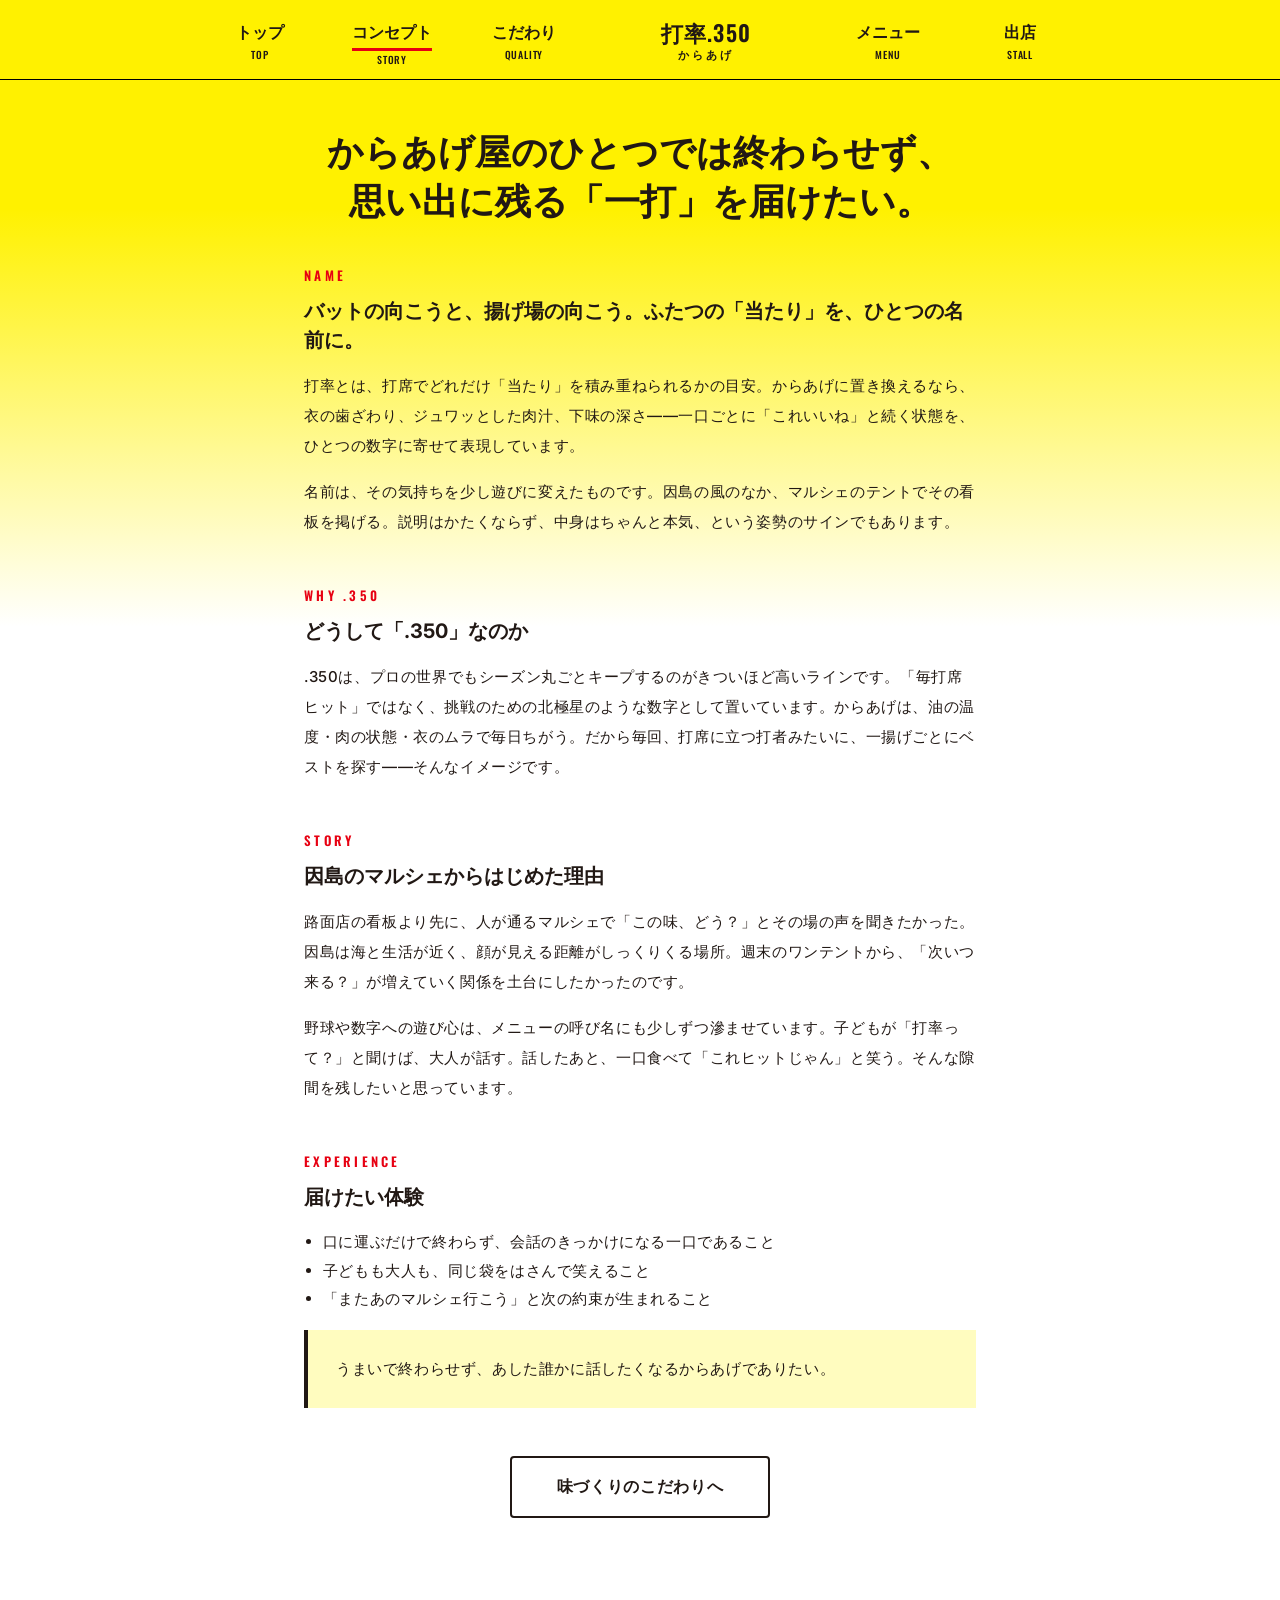
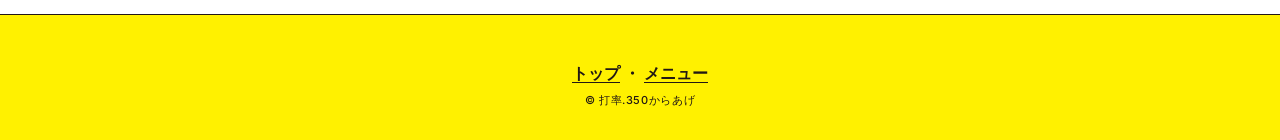
==== concept.html @ 65519da0 "Initial commit: 打率.350からあげ static site Made-with: Cursor" ====
<!DOCTYPE html>
<html lang="ja">
<head>
  <meta charset="UTF-8" />
  <meta name="viewport" content="width=device-width, initial-scale=1, viewport-fit=cover" />
  <title>コンセプト | 打率.350のからあげ</title>
  <meta name="description" content="打率.350という名前の意味、因島マルシェからのはじまり、そして食べたあとに会話が続く体験について。" />
  <link rel="preconnect" href="https://fonts.googleapis.com" />
  <link rel="preconnect" href="https://fonts.gstatic.com" crossorigin />
  <link href="https://fonts.googleapis.com/css2?family=Inter:wght@500;700&family=Oswald:wght@400;500;600&display=swap" rel="stylesheet" />
  <link rel="stylesheet" href="styles.css" />
</head>
<body>
  <div class="page page--sub">
    <header class="site-header">
      <div class="site-header__inner">
        <nav class="nav" aria-label="メインナビゲーション">
          <a class="nav__link" href="index.html">
            <span class="nav__link-jp">トップ</span>
            <span class="nav__link-en">TOP</span>
          </a>
          <a class="nav__link is-current" href="concept.html">
            <span class="nav__link-jp">コンセプト</span>
            <span class="nav__link-en">STORY</span>
          </a>
          <a class="nav__link" href="kodawari.html">
            <span class="nav__link-jp">こだわり</span>
            <span class="nav__link-en">QUALITY</span>
          </a>
          <a class="nav__logo nav__logo--text" href="index.html">
            <span class="nav__logo-main">打率.350</span>
            <span class="nav__logo-sub">からあげ</span>
          </a>
          <a class="nav__link" href="menu.html">
            <span class="nav__link-jp">メニュー</span>
            <span class="nav__link-en">MENU</span>
          </a>
          <a class="nav__link" href="index.html#stall">
            <span class="nav__link-jp">出店</span>
            <span class="nav__link-en">STALL</span>
          </a>
        </nav>
      </div>
    </header>

    <main class="content-page">
      <h1 class="content-page__h1">からあげ屋のひとつでは終わらせず、<br />思い出に残る「一打」を届けたい。</h1>

      <article class="content-block">
        <h2>NAME</h2>
        <h3>バットの向こうと、揚げ場の向こう。ふたつの「当たり」を、ひとつの名前に。</h3>
        <p>
          打率とは、打席でどれだけ「当たり」を積み重ねられるかの目安。からあげに置き換えるなら、衣の歯ざわり、ジュワッとした肉汁、下味の深さ——一口ごとに「これいいね」と続く状態を、ひとつの数字に寄せて表現しています。
        </p>
        <p>
          名前は、その気持ちを少し遊びに変えたものです。因島の風のなか、マルシェのテントでその看板を掲げる。説明はかたくならず、中身はちゃんと本気、という姿勢のサインでもあります。
        </p>
      </article>

      <article class="content-block">
        <h2>WHY .350</h2>
        <h3>どうして「.350」なのか</h3>
        <p>
          .350は、プロの世界でもシーズン丸ごとキープするのがきついほど高いラインです。「毎打席ヒット」ではなく、挑戦のための北極星のような数字として置いています。からあげは、油の温度・肉の状態・衣のムラで毎日ちがう。だから毎回、打席に立つ打者みたいに、一揚げごとにベストを探す——そんなイメージです。
        </p>
      </article>

      <article class="content-block">
        <h2>STORY</h2>
        <h3>因島のマルシェからはじめた理由</h3>
        <p>
          路面店の看板より先に、人が通るマルシェで「この味、どう？」とその場の声を聞きたかった。因島は海と生活が近く、顔が見える距離がしっくりくる場所。週末のワンテントから、「次いつ来る？」が増えていく関係を土台にしたかったのです。
        </p>
        <p>
          野球や数字への遊び心は、メニューの呼び名にも少しずつ滲ませています。子どもが「打率って？」と聞けば、大人が話す。話したあと、一口食べて「これヒットじゃん」と笑う。そんな隙間を残したいと思っています。
        </p>
      </article>

      <article class="content-block">
        <h2>EXPERIENCE</h2>
        <h3>届けたい体験</h3>
        <ul>
          <li>口に運ぶだけで終わらず、会話のきっかけになる一口であること</li>
          <li>子どもも大人も、同じ袋をはさんで笑えること</li>
          <li>「またあのマルシェ行こう」と次の約束が生まれること</li>
        </ul>
        <p class="pull-quote">
          うまいで終わらせず、あした誰かに話したくなるからあげでありたい。
        </p>
      </article>

      <p style="text-align: center; margin-top: 48px;">
        <a class="btn-cta" href="kodawari.html">味づくりのこだわりへ</a>
      </p>
    </main>

    <footer class="site-footer--minimal">
      <a href="index.html">トップ</a>
      ・
      <a href="menu.html">メニュー</a>
      <p>© 打率.350からあげ</p>
    </footer>
  </div>
</body>
</html>
---- styles.css ----
/* ミツボシカラアゲ — Figma (html.to.design) 1920w light 準拠 */
:root {
  --yellow: #fff100;
  --yellow-deep: #fffe6a;
  --ink: #211814;
  --ink-2: #231816;
  --ink-3: #1f1813;
  --white: #ffffff;
  --red-star: #e70012;
  --gray-line: #888888;
  --gray-note: #888888;
  --max: 1920px;
  --content: 1060px;
  --hero-inner: 1350px;
  --font-body: "Inter", sans-serif;
  --font-display: "Oswald", sans-serif;
}

*,
*::before,
*::after {
  box-sizing: border-box;
}

html {
  scroll-behavior: smooth;
}

body {
  margin: 0;
  font-family: var(--font-body);
  font-weight: 700;
  color: var(--ink);
  background: var(--white);
  -webkit-font-smoothing: antialiased;
}

img {
  max-width: 100%;
  height: auto;
  vertical-align: middle;
  display: block;
}

a {
  color: inherit;
  text-decoration: none;
}

.page {
  max-width: var(--max);
  margin: 0 auto;
  min-height: 100vh;
  background: linear-gradient(180deg, var(--yellow) 0%, var(--yellow) 18%, var(--white) 42%);
}

/* ----- Header ----- */
.site-header {
  position: sticky;
  top: 0;
  z-index: 100;
  height: 80px;
  background: var(--yellow);
  border-bottom: 1px solid #000;
}

.site-header__inner {
  max-width: var(--max);
  margin: 0 auto;
  padding: 20px 285px 0;
  display: flex;
  align-items: flex-start;
  justify-content: center;
}

.nav {
  display: flex;
  align-items: flex-start;
  gap: 0;
  width: 1350px;
  justify-content: space-between;
}

.nav__link {
  display: flex;
  flex-direction: column;
  align-items: center;
  text-align: center;
  min-width: 120px;
  padding: 0 8px;
}

.nav__link-jp {
  font-size: 16px;
  font-weight: 700;
  line-height: 1.6;
  color: var(--ink);
}

.nav__link-en {
  font-family: var(--font-display);
  font-weight: 500;
  font-size: 10px;
  letter-spacing: 0.08em;
  line-height: 1.8;
  color: var(--ink);
}

.nav__deco {
  width: 10px;
  height: 25px;
  margin-top: 8px;
  object-fit: contain;
  opacity: 0.9;
}

.nav__logo {
  flex-shrink: 0;
  width: 188px;
  height: auto;
  margin: 0 16px;
}

.nav__logo img {
  width: 100%;
}

/* ----- Hero ----- */
.hero {
  position: relative;
  padding: 0 285px;
  padding-bottom: 0;
}

.hero__frame {
  position: relative;
  width: var(--hero-inner);
  max-width: 100%;
  margin: 0 auto;
  border: 1px solid var(--ink-2);
  background: #000;
  aspect-ratio: 1350 / 702;
  overflow: hidden;
}

.hero__slides {
  position: absolute;
  inset: 1px;
}

.hero__slide {
  position: absolute;
  inset: 0;
  opacity: 0;
  transition: opacity 0.6s ease;
}

.hero__slide.is-active {
  opacity: 1;
}

.hero__slide img {
  width: 100%;
  height: 100%;
  object-fit: cover;
}

.hero__btn {
  position: absolute;
  top: 50%;
  transform: translateY(-50%);
  width: 56px;
  height: 56px;
  border: none;
  background: var(--ink);
  color: var(--white);
  cursor: pointer;
  display: flex;
  align-items: center;
  justify-content: center;
  font-size: 22px;
  z-index: 2;
}

.hero__btn--prev {
  left: -29px;
}

.hero__btn--next {
  right: -29px;
}

.hero__tagline {
  position: relative;
  width: min(1135px, 94vw);
  margin: -50px auto 0;
  z-index: 3;
  border: 1px solid var(--ink-2);
  border-bottom: none;
  background: var(--yellow);
  padding: 0;
}

.hero__tagline img {
  width: 100%;
}

/* ----- News ----- */
.news {
  width: min(var(--content), calc(100% - 48px));
  margin: 80px auto 0;
  background: var(--white);
  border-radius: 10px;
  padding: 40px 80px 32px;
  box-shadow: 0 1px 0 rgba(0, 0, 0, 0.06);
}

.news__row {
  display: flex;
  flex-wrap: wrap;
  gap: 8px 16px;
  align-items: baseline;
}

.news__date {
  font-family: var(--font-display);
  font-weight: 600;
  font-size: 10px;
  letter-spacing: 0.1em;
  line-height: 1.8;
}

.news__title {
  font-size: 13px;
  font-weight: 700;
  line-height: 1.8;
}

.news__label {
  margin-top: 8px;
  display: inline-flex;
  align-items: center;
  gap: 8px;
  border-left: 3px solid var(--ink-3);
  padding-left: 20px;
  font-family: var(--font-display);
  font-weight: 600;
  font-size: 10px;
  letter-spacing: 0.3em;
  line-height: 1.8;
}

.news__more {
  margin-top: 16px;
  display: flex;
  align-items: center;
  justify-content: flex-end;
  gap: 6px;
  font-family: var(--font-display);
  font-weight: 600;
  font-size: 12px;
  letter-spacing: 0.1em;
}

.news__more img {
  width: 51px;
  height: auto;
}

/* ----- Intro: rice + carousel ----- */
.intro-block {
  margin-top: 100px;
  padding: 0 415px 80px;
  position: relative;
}

.intro-rice {
  display: grid;
  grid-template-columns: 460px 1fr;
  gap: 48px 109px;
  align-items: start;
  max-width: 1090px;
  margin: 0 auto;
}

.intro-rice__photo {
  border-radius: 0;
}

.intro-rice__photo img {
  width: 460px;
  max-width: 100%;
}

.intro-rice__heading img {
  max-width: 491px;
}

.intro-rice__text {
  grid-column: 2;
  font-size: 15px;
  font-weight: 700;
  line-height: 2;
  letter-spacing: 0.06em;
  max-width: 440px;
}

.deco-curve {
  position: absolute;
  right: 0;
  top: 0;
  width: min(634px, 35vw);
  pointer-events: none;
  opacity: 1;
}

.carousel-section {
  margin-top: 48px;
  position: relative;
  max-width: 1100px;
}

.carousel-main {
  position: relative;
  aspect-ratio: 1100 / 580;
  overflow: hidden;
  background: #111;
}

.carousel-main__slide {
  position: absolute;
  inset: 0;
  opacity: 0;
  transition: opacity 0.5s ease;
}

.carousel-main__slide.is-active {
  opacity: 1;
}

.carousel-main__slide img {
  width: 100%;
  height: 100%;
  object-fit: cover;
}

.carousel-dots {
  display: flex;
  gap: 8px;
  justify-content: center;
  margin-top: 16px;
}

.carousel-dots button {
  width: 16px;
  height: 16px;
  border: none;
  background: transparent;
  color: var(--yellow);
  font-size: 15px;
  cursor: pointer;
  opacity: 0.5;
  padding: 0;
  line-height: 1;
}

.carousel-dots button.is-active {
  opacity: 1;
}

.intro-yellow-panel {
  position: absolute;
  right: -90px;
  top: 240px;
  width: min(620px, 40vw);
  background: var(--white);
  padding: 80px 70px 48px;
  z-index: 2;
}

.intro-yellow-panel__heading img {
  max-width: 100%;
  margin-bottom: 16px;
}

.intro-yellow-panel__sub {
  background: var(--ink-2);
  color: var(--white);
  font-size: 13px;
  font-weight: 700;
  letter-spacing: 0.06em;
  line-height: 1.4;
  padding: 4px 12px;
  display: inline-block;
  margin-bottom: 24px;
}

.intro-yellow-panel__body {
  font-size: 15px;
  font-weight: 700;
  line-height: 2;
  letter-spacing: 0.06em;
}

/* ----- Intro: 揚げたて + 写真行（Figma intro__block 01） ----- */
.intro-fry {
  display: grid;
  grid-template-columns: minmax(380px, 1fr) minmax(400px, 1.2fr);
  grid-template-rows: auto auto;
  gap: 0;
  margin-top: 100px;
  max-width: var(--max);
  margin-left: auto;
  margin-right: auto;
  align-items: start;
}

.intro-fry__text {
  padding: 120px 48px 48px min(430px, 12vw);
  grid-column: 1;
  grid-row: 1;
}

.intro-fry__text .heading-img {
  max-width: 438px;
  margin-bottom: 24px;
}

.intro-fry__copy {
  font-size: 15px;
  font-weight: 700;
  line-height: 2;
  letter-spacing: 0.06em;
  max-width: 400px;
  margin: 0;
}

.intro-fry__photo {
  grid-column: 2;
  grid-row: 1;
  min-height: 400px;
}

.intro-fry__photo img {
  width: 100%;
  height: 100%;
  min-height: 500px;
  object-fit: cover;
  object-position: center;
}

.intro-fry__chicken {
  grid-column: 2;
  grid-row: 2;
  margin-top: -80px;
  position: relative;
  z-index: 1;
}

.intro-fry__chicken img {
  width: 100%;
  max-width: 1056px;
  margin-left: auto;
  display: block;
  object-fit: cover;
}

/* ----- WHAT'S block ----- */
.whats {
  max-width: 1060px;
  margin: 80px auto 0;
  padding: 8px 0 48px;
  border-left: 3px solid var(--ink);
  border-top: 1px solid var(--ink);
}

.whats__inner {
  padding: 48px 48px 40px 24px;
  display: grid;
  grid-template-columns: 280px 1fr;
  gap: 32px 48px;
  align-items: start;
}

.whats__vertical {
  font-family: var(--font-display);
  font-weight: 500;
  font-size: 10px;
  letter-spacing: 0.38em;
  writing-mode: vertical-rl;
  text-orientation: mixed;
  line-height: 1.8;
  grid-row: 1 / span 3;
  justify-self: start;
  padding-top: 8px;
}

.whats__logo img {
  max-width: 265px;
}

.whats__title-bar {
  background: var(--ink-2);
  color: var(--white);
  text-align: center;
  font-size: 13px;
  font-weight: 700;
  letter-spacing: 0.06em;
  padding: 4px 24px;
  margin-bottom: 16px;
  display: inline-block;
  min-width: 280px;
}

.whats__text {
  font-size: 15px;
  font-weight: 700;
  line-height: 2;
  letter-spacing: 0.06em;
}

.whats__note {
  margin-top: 16px;
}

/* ----- MENU (dark) ----- */
.menu-section {
  margin-top: 120px;
  background: var(--ink);
  color: var(--white);
  padding: 100px 270px 120px;
}

.menu-section__title {
  text-align: center;
  margin-bottom: 24px;
}

.menu-section__stars {
  font-family: var(--font-display);
  font-weight: 500;
  font-size: 24px;
  letter-spacing: 0.53em;
  color: var(--red-star);
  margin-bottom: 8px;
}

.menu-section__h2 {
  font-family: var(--font-display);
  font-weight: 500;
  font-size: clamp(40px, 5vw, 64px);
  letter-spacing: 0.2em;
  line-height: 1.4;
  margin: 0;
}

.menu-section__rule {
  max-width: 450px;
  margin: 32px auto 0;
  border-top: 1px solid var(--gray-line);
  padding-top: 12px;
  text-align: center;
  font-size: 13px;
  font-weight: 500;
  color: var(--white);
}

.menu-category {
  max-width: var(--content);
  margin: 48px auto 0;
}

.menu-category__head {
  display: flex;
  align-items: flex-end;
  gap: 16px;
  padding-bottom: 12px;
  border-bottom: 1px dashed var(--gray-line);
  margin-bottom: 24px;
}

.menu-category__star {
  color: var(--red-star);
  font-size: 20px;
  font-weight: 700;
  line-height: 1.8;
}

.menu-category__jp {
  font-size: 40px;
  font-weight: 700;
  line-height: 1.8;
}

.menu-category__en {
  font-family: var(--font-display);
  font-weight: 500;
  font-size: 10px;
  letter-spacing: 0.8em;
  margin-bottom: 8px;
}

.menu-grid {
  display: grid;
  grid-template-columns: repeat(3, 1fr);
  gap: 32px 24px;
}

.menu-item__photo {
  margin-bottom: 12px;
}

.menu-item__photo img {
  width: 100%;
  max-height: 200px;
  object-fit: cover;
}

.menu-item__h4 {
  font-size: 26px;
  font-weight: 700;
  text-align: center;
  line-height: 1.8;
  margin: 0 0 8px;
}

.menu-item__desc {
  font-size: 13px;
  font-weight: 500;
  line-height: 1.8;
  margin-bottom: 12px;
}

.price-rows {
  display: flex;
  flex-direction: column;
  gap: 0;
}

.price-row {
  display: grid;
  grid-template-columns: 1fr 60px;
  align-items: center;
  border-top: 1px dashed var(--gray-line);
  padding: 8px 0;
  font-size: 13px;
}

.price-row__label {
  font-weight: 500;
  text-align: right;
  padding-right: 12px;
}

.price-row__price {
  font-family: var(--font-display);
  font-weight: 400;
  font-size: 13px;
  letter-spacing: 0.2em;
}

.menu-note-yellow {
  color: var(--yellow);
  font-size: 14px;
  font-weight: 500;
  line-height: 1.8;
  margin-left: auto;
  text-align: right;
  flex: 1;
}

.bento-grid {
  display: grid;
  grid-template-columns: repeat(3, 1fr);
  gap: 40px 32px;
}

.bento-card__img-wrap {
  position: relative;
  margin-bottom: 12px;
}

.bento-card__img-wrap .badge {
  position: absolute;
  left: 0;
  top: -10px;
  width: 78px;
}

.bento-card__h4 {
  font-size: 26px;
  font-weight: 700;
  margin: 0 0 4px;
}

.bento-card__price {
  font-family: var(--font-display);
  font-size: 15px;
  letter-spacing: 0.2em;
  margin-bottom: 8px;
}

.bento-card__desc {
  font-size: 13px;
  font-weight: 500;
  line-height: 1.8;
}

.bento-card__note {
  font-size: 11px;
  font-weight: 700;
  margin-top: 8px;
}

/* ----- Shop promo ----- */
.shop-promo {
  position: relative;
  min-height: 591px;
  max-width: var(--max);
  margin: 0 auto;
  padding: 140px min(430px, 5vw) 100px;
}

.shop-promo__bg {
  position: absolute;
  right: 0;
  top: 0;
  width: 50%;
  max-width: 960px;
  height: 100%;
  min-height: 591px;
  background: linear-gradient(110deg, rgba(255, 241, 0, 0.35) 0%, rgba(31, 24, 19, 0.08) 100%);
  z-index: 0;
  pointer-events: none;
}

.shop-promo__cards {
  position: relative;
  z-index: 1;
  display: flex;
  flex-wrap: wrap;
  gap: 48px 64px;
  justify-content: center;
  align-items: flex-start;
}

.shop-promo__card {
  width: min(498px, 100%);
  border: 1px solid var(--ink);
  background: var(--white);
  text-align: center;
  padding-bottom: 48px;
}

.shop-promo__card img {
  width: 100%;
  display: block;
}

.shop-promo__label {
  display: inline-flex;
  align-items: center;
  gap: 12px;
  background: var(--yellow);
  border: 1px solid var(--ink-3);
  border-bottom: none;
  padding: 14px 48px;
  margin-top: -24px;
  font-size: 26px;
  font-weight: 700;
}

.shop-promo__h3 {
  font-family: var(--font-display);
  font-size: 64px;
  font-weight: 500;
  letter-spacing: 0.2em;
  margin: 16px 0 0;
  color: var(--ink);
}

/* ----- Contact ----- */
.contact {
  padding: 80px 415px 120px;
}

.contact__title {
  text-align: center;
  margin-bottom: 48px;
}

.contact__stars {
  font-family: var(--font-display);
  font-size: 24px;
  color: var(--red-star);
  letter-spacing: 0.53em;
}

.contact__h2 {
  font-family: var(--font-display);
  font-size: 64px;
  font-weight: 500;
  letter-spacing: 0.2em;
  margin: 8px 0 0;
}

.contact__lead {
  text-align: center;
  font-size: 15px;
  font-weight: 500;
  line-height: 2;
  max-width: 720px;
  margin: 40px auto 48px;
}

.store-list {
  max-width: 1090px;
  margin: 0 auto;
  display: flex;
  flex-direction: column;
  gap: 0;
}

.store-item {
  border-top: 1px solid var(--gray-line);
  padding: 28px 0 24px;
  display: grid;
  grid-template-columns: 1fr auto;
  gap: 12px 24px;
  align-items: start;
}

.store-item__head {
  display: flex;
  align-items: center;
  gap: 8px;
  flex-wrap: wrap;
}

.store-item__star {
  color: var(--red-star);
  font-size: 15px;
}

.store-item__name {
  font-size: 26px;
  font-weight: 700;
}

.store-item__phone {
  display: inline-flex;
  align-items: center;
  gap: 8px;
  font-size: 20px;
  font-weight: 700;
}

.store-item__phone img {
  width: 20px;
  height: 20px;
}

.store-item__hours {
  font-size: 13px;
  font-weight: 700;
  grid-column: 1 / -1;
}

.store-item__tag {
  background: var(--ink-3);
  color: var(--yellow);
  font-family: var(--font-display);
  font-size: 12px;
  font-weight: 500;
  letter-spacing: 0.08em;
  padding: 8px 20px;
  justify-self: end;
  align-self: start;
}

/* ----- Footer ----- */
.site-footer {
  position: relative;
  padding-top: 120px;
  min-height: 520px;
  background: var(--yellow);
}

.site-footer__pagetop {
  text-align: center;
  margin-bottom: 40px;
}

.site-footer__pagetop a {
  font-family: var(--font-display);
  font-size: 12px;
  letter-spacing: 0.1em;
  font-weight: 600;
  display: inline-flex;
  flex-direction: column;
  align-items: center;
  gap: 8px;
}

.site-footer__main {
  position: relative;
  background: var(--yellow);
  border: 1px solid var(--ink-3);
  border-radius: 0;
  max-width: 860px;
  margin: 0 auto;
  padding: 48px 24px 80px;
  text-align: center;
}

.site-footer__bag {
  position: absolute;
  left: -40px;
  top: 40px;
  width: 120px;
  opacity: 0.95;
}

.site-footer__logo img {
  width: 206px;
  margin: 0 auto 24px;
}

.site-footer__ig {
  display: inline-flex;
  align-items: center;
  justify-content: center;
  width: 44px;
  height: 44px;
  border-radius: 44px;
  background: var(--ink-3);
  color: var(--yellow);
  font-size: 20px;
  margin-bottom: 24px;
}

.site-footer__copy {
  font-family: var(--font-display);
  font-weight: 400;
  font-size: 10px;
  letter-spacing: 0.1em;
  color: var(--ink);
}

@media (max-width: 1600px) {
  .site-header__inner,
  .hero,
  .intro-block,
  .menu-section,
  .contact {
    padding-left: 24px;
    padding-right: 24px;
  }

  .nav {
    width: 100%;
    flex-wrap: wrap;
    justify-content: center;
    gap: 12px;
  }

  .intro-yellow-panel {
    position: relative;
    right: auto;
    top: auto;
    width: 100%;
    margin-top: 32px;
  }

  .intro-fry {
    grid-template-columns: 1fr;
  }

  .intro-fry__text {
    padding: 48px 24px;
    grid-column: 1;
    grid-row: 1;
  }

  .intro-fry__photo {
    grid-column: 1;
    grid-row: 2;
  }

  .intro-fry__photo img {
    min-height: 280px;
  }

  .intro-fry__chicken {
    grid-column: 1;
    grid-row: 3;
    margin-top: 0;
  }

  .shop-promo {
    padding: 48px 24px 80px;
  }

  .shop-promo__bg {
    width: 100%;
    max-width: none;
    height: 240px;
    min-height: 0;
    position: relative;
    margin-bottom: -120px;
  }

  .menu-grid,
  .bento-grid {
    grid-template-columns: 1fr;
  }

  .intro-rice {
    grid-template-columns: 1fr;
  }

  .intro-rice__text {
    grid-column: 1;
  }

  .deco-curve {
    display: none;
  }

  .whats__inner {
    grid-template-columns: 1fr;
  }

  .whats__vertical {
    writing-mode: horizontal-tb;
    grid-row: auto;
  }
}

@media (max-width: 768px) {
  .hero__btn--prev {
    left: 8px;
  }

  .hero__btn--next {
    right: 8px;
  }

  .news {
    padding: 24px;
  }

  .contact__h2,
  .menu-section__h2 {
    font-size: 40px;
  }
}

/* ===== 打率.350 ブランド（マルシェ・野球モチーフ） ===== */
.page--sub {
  background: linear-gradient(180deg, var(--yellow) 0%, var(--yellow) 12%, var(--white) 36%);
}

.nav__logo--text {
  display: flex;
  flex-direction: column;
  align-items: center;
  justify-content: center;
  min-width: 140px;
  padding: 0 12px;
  text-decoration: none;
}

.nav__logo-main {
  font-family: var(--font-display);
  font-weight: 600;
  font-size: 22px;
  letter-spacing: 0.06em;
  line-height: 1.1;
  color: var(--ink);
}

.nav__logo-sub {
  font-size: 11px;
  font-weight: 700;
  letter-spacing: 0.28em;
  margin-top: 4px;
  color: var(--ink);
}

.nav__link.is-current .nav__link-jp {
  border-bottom: 3px solid var(--red-star);
  padding-bottom: 2px;
}

.landing {
  padding-bottom: 80px;
}

.landing-hero {
  max-width: var(--content);
  margin: 0 auto;
  padding: 24px 24px 16px;
}

.landing-hero__img {
  display: block;
  width: auto;
  max-width: min(100%, 920px);
  max-height: min(420px, 48vh);
  height: auto;
  margin: 0 auto;
}

.landing-cta {
  display: flex;
  flex-wrap: wrap;
  gap: 20px;
  justify-content: center;
  max-width: 720px;
  margin: 48px auto 0;
  padding: 0 24px;
}

.btn-cta {
  display: inline-flex;
  align-items: center;
  justify-content: center;
  gap: 10px;
  min-width: 260px;
  padding: 18px 28px;
  font-size: 16px;
  font-weight: 700;
  letter-spacing: 0.04em;
  border: 2px solid var(--ink);
  border-radius: 4px;
  background: var(--white);
  color: var(--ink);
  transition: background 0.2s, color 0.2s;
}

.btn-cta:hover {
  background: var(--ink);
  color: var(--yellow);
}

.btn-cta--primary {
  background: var(--ink);
  color: var(--yellow);
}

.btn-cta--primary:hover {
  background: var(--red-star);
  color: var(--white);
  border-color: var(--red-star);
}

.stall-section {
  max-width: var(--content);
  margin: 72px auto 0;
  padding: 40px 32px 48px;
  background: var(--white);
  border: 1px solid var(--ink-2);
  border-radius: 12px;
}

.stall-section__h2 {
  font-family: var(--font-display);
  font-size: 14px;
  letter-spacing: 0.35em;
  margin: 0 0 8px;
  color: var(--ink);
}

.stall-section__title {
  font-size: 26px;
  font-weight: 700;
  margin: 0 0 24px;
  line-height: 1.4;
}

.stall-section__lead {
  font-size: 15px;
  font-weight: 500;
  line-height: 2;
  letter-spacing: 0.04em;
  margin-bottom: 28px;
}

.stall-table {
  width: 100%;
  border-collapse: collapse;
  font-size: 14px;
  font-weight: 500;
}

.stall-table th,
.stall-table td {
  border: 1px dashed var(--gray-line);
  padding: 14px 16px;
  text-align: left;
  vertical-align: top;
}

.stall-table th {
  background: rgba(255, 241, 0, 0.35);
  font-weight: 700;
  width: 28%;
}

.stall-note {
  margin-top: 20px;
  font-size: 12px;
  font-weight: 500;
  color: #555;
  line-height: 1.7;
}

.site-footer--minimal {
  padding: 48px 24px 32px;
  text-align: center;
  background: var(--yellow);
  border-top: 1px solid var(--ink-2);
}

.site-footer--minimal p {
  margin: 8px 0 0;
  font-size: 11px;
  font-weight: 500;
  letter-spacing: 0.06em;
}

.site-footer--minimal a {
  font-weight: 700;
  text-decoration: underline;
  text-underline-offset: 3px;
}

.content-page {
  max-width: 720px;
  margin: 0 auto;
  padding: 48px 24px 80px;
}

.content-page__h1 {
  font-size: clamp(1.75rem, 4vw, 2.25rem);
  font-weight: 700;
  line-height: 1.35;
  margin: 0 0 40px;
  text-align: center;
}

.content-block {
  margin-bottom: 48px;
}

.content-block h2 {
  font-size: 13px;
  font-family: var(--font-display);
  letter-spacing: 0.25em;
  font-weight: 600;
  margin: 0 0 12px;
  color: var(--red-star);
}

.content-block h3 {
  font-size: 20px;
  font-weight: 700;
  margin: 0 0 16px;
  line-height: 1.45;
}

.content-block p {
  font-size: 15px;
  font-weight: 500;
  line-height: 2;
  letter-spacing: 0.04em;
  margin: 0 0 16px;
}

.content-block ul {
  margin: 0 0 16px;
  padding-left: 1.25em;
  font-size: 15px;
  font-weight: 500;
  line-height: 1.9;
  letter-spacing: 0.04em;
}

.pull-quote {
  margin: 32px 0;
  padding: 24px 28px;
  border-left: 4px solid var(--ink);
  background: rgba(255, 241, 0, 0.25);
  font-size: 17px;
  font-weight: 700;
  line-height: 1.65;
  letter-spacing: 0.03em;
}

.kodawari-grid {
  display: grid;
  gap: 28px;
  margin-top: 40px;
}

.kodawari-card {
  border: 1px solid var(--ink-2);
  padding: 28px 24px;
  background: var(--white);
}

.kodawari-card h3 {
  font-size: 18px;
  margin: 0 0 12px;
}

.kodawari-card p {
  font-size: 14px;
  font-weight: 500;
  line-height: 1.95;
  margin: 0;
}

.menu-page {
  max-width: 800px;
  margin: 0 auto;
  padding: 40px 24px 100px;
}

.menu-page__h1 {
  text-align: center;
  font-size: clamp(2rem, 5vw, 3rem);
  font-family: var(--font-display);
  font-weight: 600;
  letter-spacing: 0.15em;
  margin: 0 0 12px;
}

.menu-page__lead {
  text-align: center;
  font-size: 14px;
  font-weight: 500;
  line-height: 1.8;
  margin: 0 0 20px;
}

.menu-page__banner {
  margin: 0 auto 44px;
  padding: 0;
  max-width: 100%;
  text-align: center;
}

.menu-page__banner img {
  display: block;
  width: 100%;
  max-width: 720px;
  max-height: min(220px, 32vw);
  height: auto;
  margin: 0 auto;
  object-fit: contain;
  border-radius: 6px;
  box-shadow:
    0 4px 6px rgba(31, 24, 19, 0.06),
    0 16px 40px rgba(31, 24, 19, 0.1);
}

.menu-page__banner--section {
  margin-top: 4px;
  margin-bottom: 28px;
}

.menu-section-brand {
  margin-bottom: 48px;
}

.menu-section-brand__h2 {
  display: flex;
  align-items: center;
  gap: 12px;
  flex-wrap: wrap;
  font-size: 22px;
  font-weight: 700;
  margin: 0 0 8px;
  padding-bottom: 12px;
  border-bottom: 2px solid var(--ink);
}

.menu-section-brand__note {
  font-size: 13px;
  font-weight: 500;
  color: #444;
  margin: 0 0 20px;
}

.menu-picks {
  display: flex;
  flex-direction: column;
  gap: 16px;
  margin-bottom: 40px;
}

.menu-pick {
  position: relative;
  display: flex;
  flex-wrap: wrap;
  align-items: baseline;
  justify-content: space-between;
  gap: 8px 16px;
  padding: 20px 22px;
  border: 2px solid var(--red-star);
  background: linear-gradient(135deg, rgba(231, 0, 18, 0.06), transparent);
}

.menu-pick__badge {
  position: absolute;
  top: -12px;
  left: 18px;
  background: var(--red-star);
  color: var(--white);
  font-size: 11px;
  font-weight: 700;
  letter-spacing: 0.08em;
  padding: 4px 12px;
  border-radius: 2px;
}

.menu-pick__name {
  font-size: 18px;
  font-weight: 700;
}

.menu-pick__desc {
  flex-basis: 100%;
  font-size: 13px;
  font-weight: 500;
  line-height: 1.7;
  margin: 0;
}

.menu-pick__price {
  font-family: var(--font-display);
  font-size: 20px;
  font-weight: 500;
  letter-spacing: 0.06em;
}

.menu-rows {
  border: 1px solid var(--ink-2);
}

.menu-row {
  display: grid;
  grid-template-columns: 1fr auto;
  gap: 16px;
  align-items: center;
  padding: 16px 20px;
  border-bottom: 1px dashed var(--gray-line);
  font-size: 15px;
  font-weight: 500;
}

.menu-row:last-child {
  border-bottom: none;
}

.menu-row__name {
  font-weight: 700;
}

.menu-row__price {
  font-family: var(--font-display);
  font-size: 16px;
  letter-spacing: 0.05em;
}

.menu-row__sub {
  grid-column: 1 / -1;
  font-size: 12px;
  font-weight: 500;
  color: #555;
  margin-top: -8px;
}

.menu-limited {
  background: rgba(255, 241, 0, 0.2);
  padding: 20px;
  margin-top: 16px;
  border: 1px dashed var(--ink-2);
}

.menu-limited__label {
  font-size: 11px;
  font-family: var(--font-display);
  letter-spacing: 0.2em;
  color: var(--red-star);
  margin-bottom: 8px;
}

/* ----- スマホ向け（〜639px） ----- */
@media (max-width: 639px) {
  html {
    -webkit-text-size-adjust: 100%;
    text-size-adjust: 100%;
  }

  .page {
    overflow-x: clip;
  }

  .site-header {
    height: auto;
    min-height: 0;
  }

  .site-header__inner {
    padding: 10px max(12px, env(safe-area-inset-right)) 12px
      max(12px, env(safe-area-inset-left));
    align-items: stretch;
  }

  .nav {
    width: 100%;
    flex-wrap: nowrap;
    justify-content: flex-start;
    gap: 2px;
    overflow-x: auto;
    overflow-y: hidden;
    -webkit-overflow-scrolling: touch;
    overscroll-behavior-x: contain;
    padding-bottom: 4px;
    scrollbar-width: thin;
  }

  .nav__link {
    flex: 0 0 auto;
    min-width: 0;
    padding: 10px 7px;
    min-height: 44px;
    box-sizing: border-box;
    justify-content: center;
  }

  .nav__link-jp {
    font-size: 13px;
  }

  .nav__link-en {
    font-size: 8px;
    letter-spacing: 0.06em;
  }

  .nav__logo--text {
    flex: 0 0 auto;
    min-width: 0;
    padding: 8px 10px;
    margin: 0 2px;
  }

  .nav__logo-main {
    font-size: 18px;
  }

  .nav__logo-sub {
    font-size: 10px;
    letter-spacing: 0.2em;
  }

  .landing {
    padding-bottom: 48px;
  }

  .landing-hero {
    padding: 12px max(12px, env(safe-area-inset-right)) 8px
      max(12px, env(safe-area-inset-left));
  }

  .landing-hero__img {
    max-width: 100%;
    max-height: min(38vh, 320px);
  }

  .landing-cta {
    margin-top: 28px;
    padding: 0 max(16px, env(safe-area-inset-right)) 0
      max(16px, env(safe-area-inset-left));
  }

  .btn-cta {
    width: 100%;
    max-width: 100%;
    min-width: 0;
    min-height: 48px;
    padding: 16px 20px;
    font-size: 15px;
  }

  .stall-section {
    margin: 40px max(12px, env(safe-area-inset-right)) 0
      max(12px, env(safe-area-inset-left));
    padding: 24px max(16px, env(safe-area-inset-right)) 28px
      max(16px, env(safe-area-inset-left));
    border-radius: 10px;
  }

  .stall-section__title {
    font-size: 22px;
  }

  .stall-section__lead {
    font-size: 14px;
    line-height: 1.75;
    margin-bottom: 20px;
  }

  .stall-table {
    font-size: 13px;
    display: block;
  }

  .stall-table tbody {
    display: block;
  }

  .stall-table tr {
    display: block;
    margin-bottom: 12px;
    border: 1px solid var(--ink-2);
    border-radius: 8px;
    overflow: hidden;
  }

  .stall-table th,
  .stall-table td {
    display: block;
    width: 100%;
    box-sizing: border-box;
  }

  .stall-table th {
    border: none;
    border-bottom: 1px dashed var(--gray-line);
    padding: 12px 14px;
  }

  .stall-table td {
    border: none;
    padding: 12px 14px;
  }

  .stall-note {
    font-size: 11px;
    margin-top: 16px;
  }

  .site-footer--minimal {
    padding: 32px max(16px, env(safe-area-inset-right)) max(28px, env(safe-area-inset-bottom))
      max(16px, env(safe-area-inset-left));
    font-size: 14px;
    line-height: 1.6;
  }

  .content-page {
    padding: 28px max(16px, env(safe-area-inset-right)) 56px
      max(16px, env(safe-area-inset-left));
  }

  .content-page__h1 {
    margin-bottom: 28px;
  }

  .content-block h3 {
    font-size: 17px;
  }

  .content-block p,
  .content-block ul {
    font-size: 14px;
    line-height: 1.85;
  }

  .pull-quote {
    padding: 16px 18px;
    font-size: 15px;
    margin: 24px 0;
  }

  .kodawari-grid {
    gap: 20px;
    margin-top: 28px;
  }

  .kodawari-card {
    padding: 20px 16px;
  }

  .menu-page {
    padding: 28px max(16px, env(safe-area-inset-right)) max(72px, env(safe-area-inset-bottom))
      max(16px, env(safe-area-inset-left));
  }

  .menu-page__banner img {
    max-height: min(240px, 52vw);
  }

  .menu-section-brand__h2 {
    font-size: 18px;
    gap: 8px;
  }

  .menu-pick {
    padding: 14px 12px 16px;
  }

  .menu-pick__badge {
    left: 8px;
  }

  .menu-row {
    padding: 12px 14px;
    font-size: 14px;
    grid-template-columns: 1fr;
    gap: 6px;
  }

  .menu-row__price {
    justify-self: start;
  }

  .menu-row__sub {
    margin-top: 0;
  }

  .menu-limited {
    padding: 16px;
  }
}
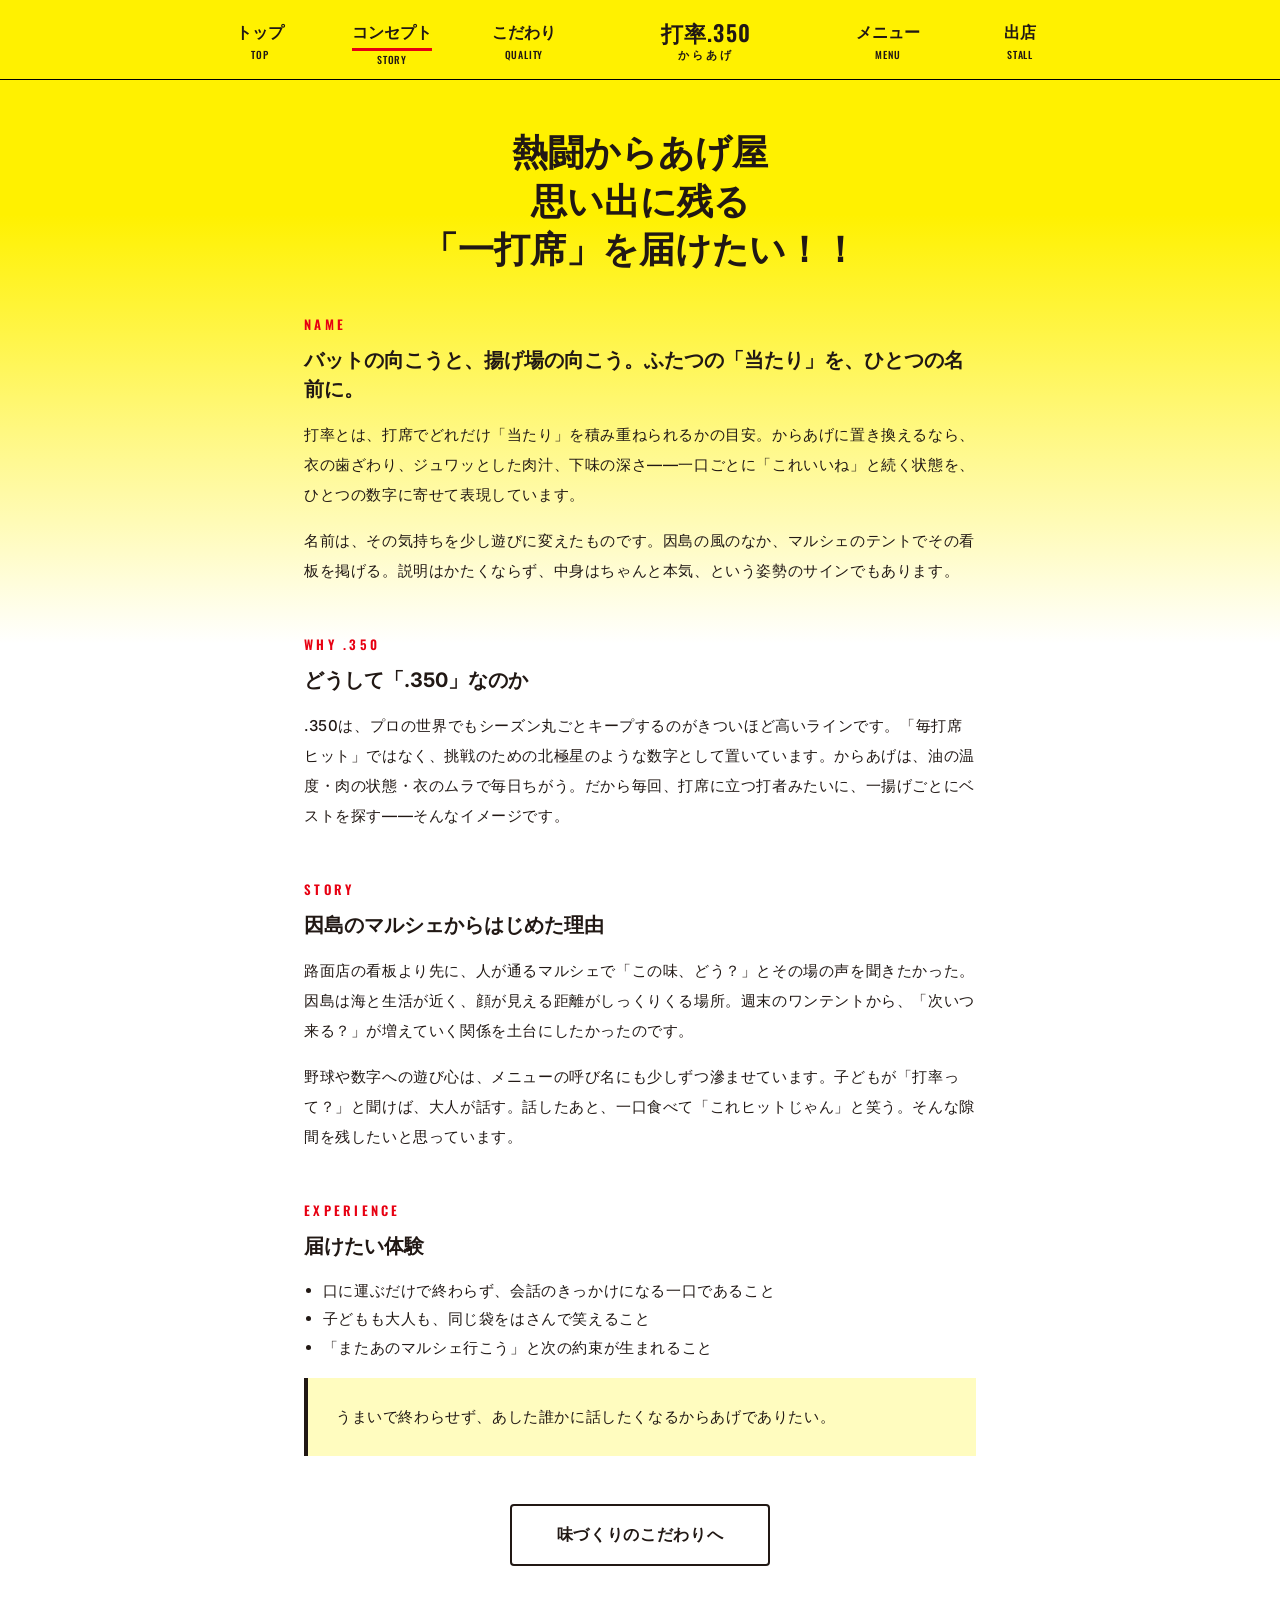
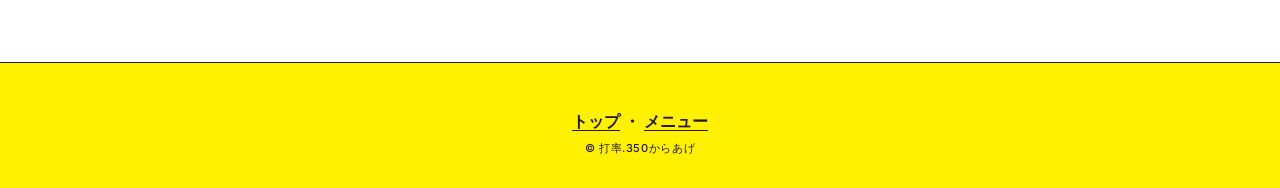
==== commit 0b171388: "Update concept h1, remove stall note, mobile nav Made-with: Cursor" ====
--- a/concept.html
+++ b/concept.html
@@ -44,7 +44,7 @@
     </header>
 
     <main class="content-page">
-      <h1 class="content-page__h1">からあげ屋のひとつでは終わらせず、<br />思い出に残る「一打」を届けたい。</h1>
+      <h1 class="content-page__h1">熱闘からあげ屋<br />思い出に残る<br />「一打席」を届けたい！！</h1>
 
       <article class="content-block">
         <h2>NAME</h2>
--- a/styles.css
+++ b/styles.css
@@ -1037,6 +1037,87 @@
   }
 }
 
+/* タブレット〜スマホ: ナビは折り返さず横スクロール（複数行で縦に伸びるのを防ぐ） */
+@media (max-width: 1023px) {
+  .site-header {
+    height: auto;
+    min-height: 0;
+  }
+
+  .site-header__inner {
+    padding-top: 10px;
+    padding-bottom: 8px;
+    padding-left: max(16px, env(safe-area-inset-left));
+    padding-right: max(16px, env(safe-area-inset-right));
+    align-items: stretch;
+  }
+
+  .nav {
+    width: 100%;
+    max-width: 100%;
+    box-sizing: border-box;
+    flex-wrap: nowrap;
+    justify-content: flex-start;
+    align-items: center;
+    gap: 0;
+    overflow-x: auto;
+    overflow-y: hidden;
+    -webkit-overflow-scrolling: touch;
+    overscroll-behavior-x: contain;
+    padding: 2px 0 8px;
+    scrollbar-width: thin;
+    scroll-snap-type: x proximity;
+  }
+
+  .nav__link,
+  .nav__logo--text {
+    flex: 0 0 auto;
+    flex-shrink: 0;
+    scroll-snap-align: start;
+  }
+
+  .nav__link {
+    min-width: 0;
+    padding: 8px 10px;
+    min-height: 44px;
+    box-sizing: border-box;
+    justify-content: center;
+  }
+
+  .nav__link-jp {
+    font-size: 14px;
+    line-height: 1.25;
+    white-space: nowrap;
+  }
+
+  .nav__link-en {
+    font-size: 8px;
+    letter-spacing: 0.06em;
+    line-height: 1.25;
+    white-space: nowrap;
+  }
+
+  .nav__logo--text {
+    padding: 6px 12px;
+    margin: 0 2px;
+    text-decoration: none;
+  }
+
+  .nav__logo-main {
+    font-size: 19px;
+    line-height: 1.1;
+    white-space: nowrap;
+  }
+
+  .nav__logo-sub {
+    font-size: 10px;
+    letter-spacing: 0.18em;
+    line-height: 1.2;
+    margin-top: 2px;
+    white-space: nowrap;
+  }
+}
+
 @media (max-width: 768px) {
   .hero__btn--prev {
     left: 8px;
@@ -1509,62 +1590,36 @@
     overflow-x: clip;
   }
 
-  .site-header {
-    height: auto;
-    min-height: 0;
-  }
-
   .site-header__inner {
-    padding: 10px max(12px, env(safe-area-inset-right)) 12px
+    padding: 8px max(12px, env(safe-area-inset-right)) 10px
       max(12px, env(safe-area-inset-left));
-    align-items: stretch;
-  }
-
-  .nav {
-    width: 100%;
-    flex-wrap: nowrap;
-    justify-content: flex-start;
-    gap: 2px;
-    overflow-x: auto;
-    overflow-y: hidden;
-    -webkit-overflow-scrolling: touch;
-    overscroll-behavior-x: contain;
-    padding-bottom: 4px;
-    scrollbar-width: thin;
+  }
+
+  /* 英字は非表示で1行化（縦の占有を抑える） */
+  .nav__link-en {
+    display: none;
   }
 
   .nav__link {
-    flex: 0 0 auto;
-    min-width: 0;
-    padding: 10px 7px;
+    padding: 12px 8px;
     min-height: 44px;
-    box-sizing: border-box;
-    justify-content: center;
   }
 
   .nav__link-jp {
     font-size: 13px;
   }
 
-  .nav__link-en {
-    font-size: 8px;
-    letter-spacing: 0.06em;
-  }
-
   .nav__logo--text {
-    flex: 0 0 auto;
-    min-width: 0;
     padding: 8px 10px;
-    margin: 0 2px;
   }
 
   .nav__logo-main {
-    font-size: 18px;
+    font-size: 17px;
   }
 
   .nav__logo-sub {
-    font-size: 10px;
-    letter-spacing: 0.2em;
+    font-size: 9px;
+    letter-spacing: 0.16em;
   }
 
   .landing {
